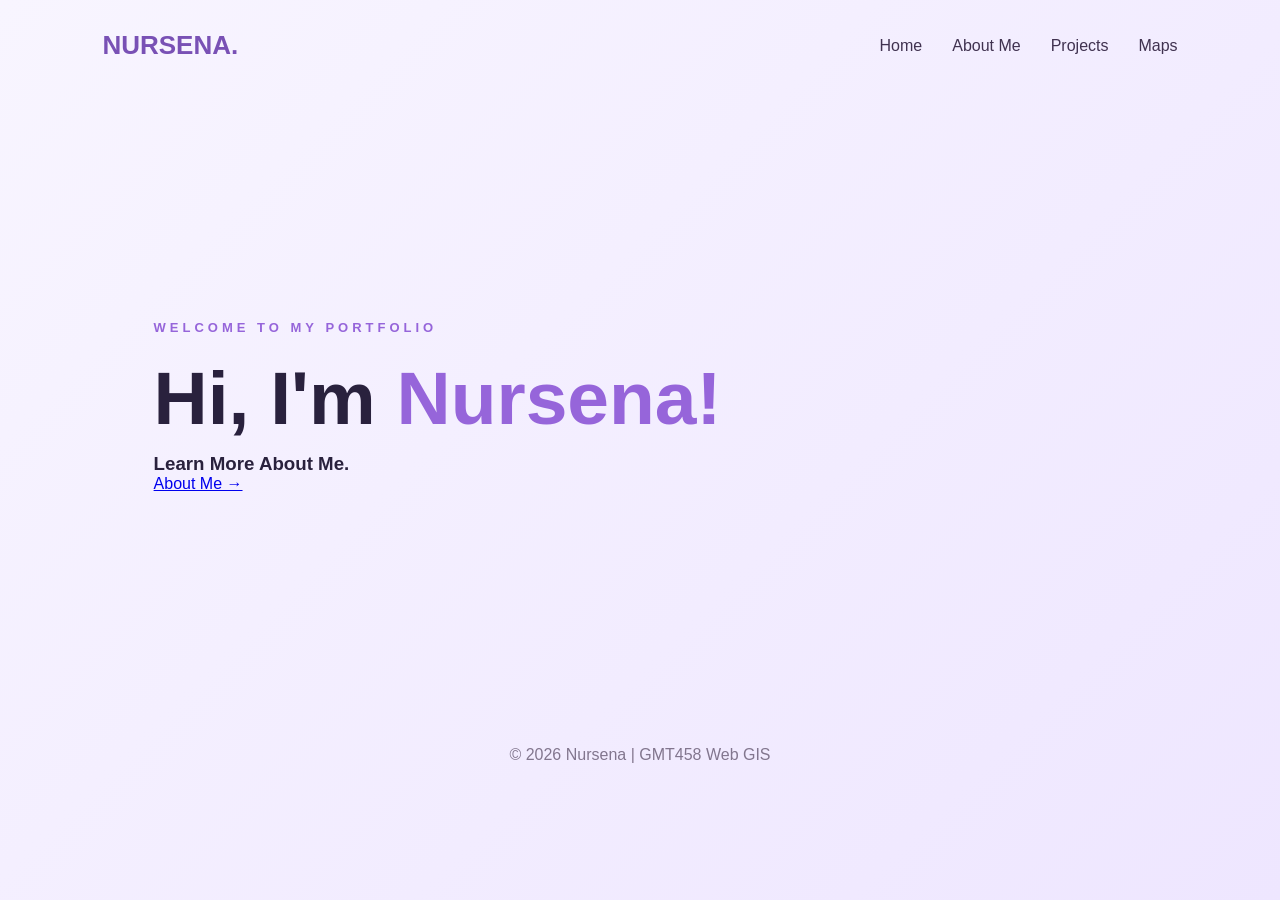
==== index.html @ 292a19e5 "Add About Me page and navigation" ====
<!DOCTYPE html>
<html lang="en">
<head>
    <meta charset="UTF-8">
    <meta name="viewport" content="width=device-width, initial-scale=1.0">
    <title>Nursena </title>
    <link rel="stylesheet" href="style.css">
</head>
<body>

    <header>
        <nav class="navbar">
            <div class="logo">NURSENA.</div>

            <div class="nav-links">
                <a href="index.html">Home</a>
                <a href="about.html">About Me</a>
                <a href="projects.html">Projects</a>
                <a href="maps.html">Maps</a>
                
            </div>
        </nav>
    </header>

    <main>
        <section class="hero">
            <p class="subtitle">WELCOME TO MY PORTFOLIO</p>

            <h1>Hi, I'm <span>Nursena!</span></h1>


            
<div class="about-preview">
    <h3>Learn More About Me.</h3>
    <a href="about.html" class="about-btn">
        About Me →
    </a>
</div>

        </section>
    </main>

    <footer>
        <p>© 2026 Nursena | GMT458 Web GIS</p>
    </footer>

</body>
</html>
---- style.css ----
* {
    margin: 0;
    padding: 0;
    box-sizing: border-box;
}

body {
    font-family: 'Segoe UI', Arial, sans-serif;
    background: linear-gradient(135deg, #f8f5ff, #eee6ff);
    color: #29213d;
    min-height: 100vh;
}

.navbar {
    display: flex;
    justify-content: space-between;
    align-items: center;
    padding: 30px 8%;
}

.logo {
    font-size: 26px;
    font-weight: bold;
    color: #7951b5;
}

.nav-links {
    display: flex;
    gap: 30px;
}

.nav-links a {
    text-decoration: none;
    color: #403250;
    font-weight: 500;
    transition: color 0.3s;
}

.nav-links a:hover {
    color: #9665da;
}

.hero {
    min-height: 70vh;
    display: flex;
    flex-direction: column;
    justify-content: center;
    align-items: flex-start;
    padding: 60px 12%;
    animation: fadeIn 1.2s ease-in-out;
}

.subtitle {
    letter-spacing: 4px;
    color: #9665da;
    margin-bottom: 20px;
    font-size: 13px;
    font-weight: bold;
}

h1 {
    font-size: clamp(42px, 7vw, 75px);
    margin-bottom: 12px;
}

h1 span {
    color: #9665da;
}

h2 {
    font-size: 23px;
    font-weight: 400;
    margin-bottom: 25px;
}

.description {
    max-width: 570px;
    font-size: 17px;
    line-height: 1.9;
    color: #62586c;
    margin-bottom: 35px;
}

.btn {
    display: inline-block;
    background: #9665da;
    color: white;
    padding: 15px 30px;
    border-radius: 30px;
    text-decoration: none;
    transition: transform 0.3s, background 0.3s;
}

.btn:hover {
    background: #7345bc;
    transform: translateY(-5px);
}

footer {
    text-align: center;
    padding: 25px;
    color: #82768e;
}

@keyframes fadeIn {
    from {
        opacity: 0;
        transform: translateY(30px);
    }
    to {
        opacity: 1;
        transform: translateY(0);
    }
}

@media (max-width: 600px) {
    .navbar {
        padding: 20px;
        flex-direction: column;
        gap: 20px;
    }

    .nav-links {
        gap: 18px;
    }

    .hero {
        padding: 60px 8%;
    }
}
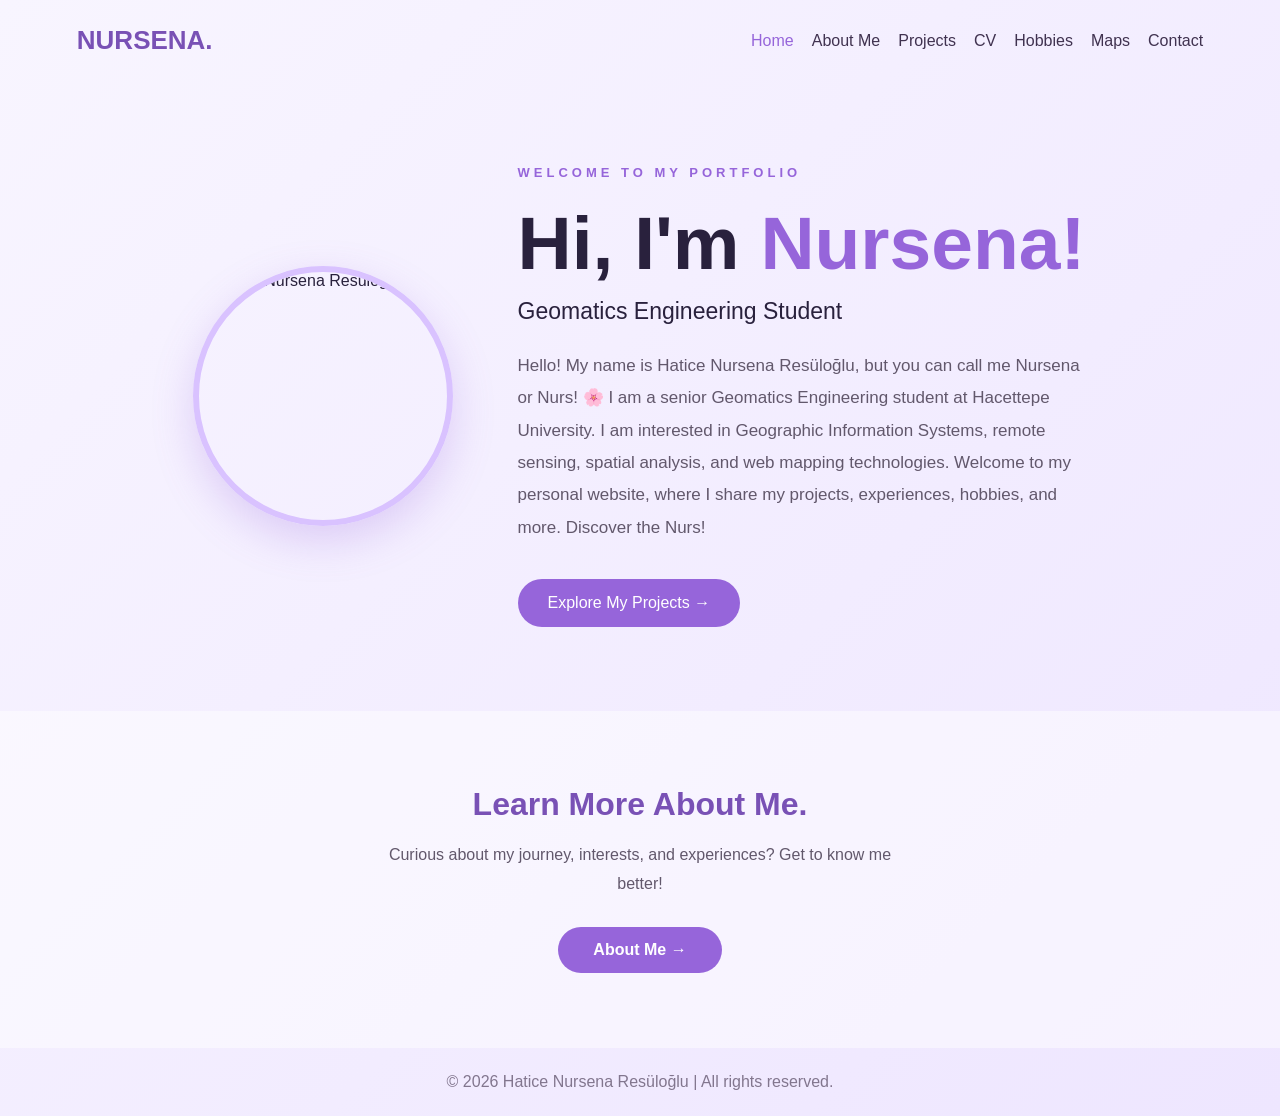
==== commit e34bb6eb: "Merge previous portfolio design with new homepage" ====
--- a/index.html
+++ b/index.html
@@ -1,49 +1,180 @@
+
 <!DOCTYPE html>
 <html lang="en">
 <head>
     <meta charset="UTF-8">
     <meta name="viewport" content="width=device-width, initial-scale=1.0">
-    <title>Nursena </title>
+
+    <title>Hatice Nursena Resüloğlu | Portfolio</title>
+
     <link rel="stylesheet" href="style.css">
 </head>
+
 <body>
 
+    <!-- Falling flowers -->
+    <div id="flowers-container" aria-hidden="true"></div>
+
+    <!-- Navigation -->
     <header>
         <nav class="navbar">
-            <div class="logo">NURSENA.</div>
+            <a href="index.html" class="logo">NURSENA.</a>
 
             <div class="nav-links">
-                <a href="index.html">Home</a>
+                <a href="index.html" class="active">Home</a>
                 <a href="about.html">About Me</a>
                 <a href="projects.html">Projects</a>
+                <a href="cv.html">CV</a>
+                <a href="hobbies.html">Hobbies</a>
                 <a href="maps.html">Maps</a>
-                
+                <a href="contact.html">Contact</a>
             </div>
         </nav>
     </header>
 
     <main>
+
+        <!-- Hero Section -->
         <section class="hero">
-            <p class="subtitle">WELCOME TO MY PORTFOLIO</p>
 
-            <h1>Hi, I'm <span>Nursena!</span></h1>
+            <div class="intro-container">
 
+                <!-- Profile Photo -->
+                <img
+                    src="nursenar_profile_pic.jpeg"
+                    alt="Hatice Nursena Resüloğlu"
+                    class="profile-pic"
+                >
 
-            
-<div class="about-preview">
-    <h3>Learn More About Me.</h3>
-    <a href="about.html" class="about-btn">
-        About Me →
-    </a>
-</div>
+                <!-- Introduction -->
+                <div class="intro-text">
+
+                    <p class="subtitle">
+                        WELCOME TO MY PORTFOLIO
+                    </p>
+
+                    <h1>
+                        Hi, I'm <span>Nursena!</span>
+                    </h1>
+
+                    <h2>
+                        Geomatics Engineering Student
+                    </h2>
+
+                    <p class="description">
+                        Hello! My name is Hatice Nursena
+                        Resüloğlu, but you can call me
+                        Nursena or Nurs! 🌸
+
+                        I am a senior Geomatics Engineering
+                        student at Hacettepe University.
+
+                        I am interested in Geographic
+                        Information Systems, remote sensing,
+                        spatial analysis, and web mapping
+                        technologies.
+
+                        Welcome to my personal website,
+                        where I share my projects,
+                        experiences, hobbies, and more.
+
+                        Discover the Nurs!
+                    </p>
+
+                    <a href="projects.html" class="btn">
+                        Explore My Projects →
+                    </a>
+
+                </div>
+            </div>
 
         </section>
+
+        <!-- About Me Preview -->
+        <section class="about-section">
+
+            <h2>Learn More About Me.</h2>
+
+            <p>
+                Curious about my journey, interests,
+                and experiences?
+                Get to know me better!
+            </p>
+
+            <a href="about.html" class="about-btn">
+                About Me →
+            </a>
+
+        </section>
+
     </main>
 
     <footer>
-        <p>© 2026 Nursena | GMT458 Web GIS</p>
+        <p>
+            © 2026 Hatice Nursena Resüloğlu |
+            All rights reserved.
+        </p>
     </footer>
+
+    <!-- Flower Animation -->
+    <script>
+        const container =
+            document.getElementById('flowers-container');
+
+        const emojis = [
+            '🌸', '🌼', '🌺', '🌷', '🌻', '💮'
+        ];
+
+        function spawnFlower() {
+
+            const wrapper =
+                document.createElement('span');
+
+            wrapper.className = 'flower';
+
+            const inner =
+                document.createElement('span');
+
+            inner.className = 'petal';
+
+            inner.textContent =
+                emojis[Math.floor(
+                    Math.random() * emojis.length
+                )];
+
+            wrapper.style.left =
+                Math.random() * 100 + 'vw';
+
+            wrapper.style.setProperty(
+                '--fallDur',
+                (3 + Math.random() * 5) + 's'
+            );
+
+            inner.style.setProperty(
+                '--swayX',
+                ((Math.random() * 2 - 1) * 30) + 'px'
+            );
+
+            inner.style.setProperty(
+                '--spinDur',
+                (2 + Math.random() * 3) + 's'
+            );
+
+            inner.style.fontSize =
+                (16 + Math.random() * 24) + 'px';
+
+            wrapper.appendChild(inner);
+            container.appendChild(wrapper);
+
+            setTimeout(() => wrapper.remove(), 9000);
+        }
+
+        if (!window.matchMedia(
+            '(prefers-reduced-motion: reduce)'
+        ).matches) {
+            setInterval(spawnFlower, 350);
+        }
+    </script>
 
 </body>
 </html>
-
--- a/style.css
+++ b/style.css
@@ -129,3 +129,228 @@
         padding: 60px 8%;
     }
 }
+
+.about-preview {
+    margin-top: 65px;
+    animation: fadeIn 1.5s ease-in-out;
+}
+
+.about-preview h3 {
+    font-size: 28px;
+    color: #7951b5;
+    margin-bottom: 12px;
+}
+
+.about-preview p {
+    color: #62586c;
+    font-size: 16px;
+    line-height: 1.7;
+    margin-bottom: 24px;
+    max-width: 450px;
+}
+
+.about-btn {
+    display: inline-block;
+    padding: 14px 35px;
+    background: #9665da;
+    color: white;
+    border-radius: 30px;
+    text-decoration: none;
+    font-weight: 600;
+    transition: all 0.3s ease;
+}
+
+.about-btn:hover {
+    background: #7345bc;
+    transform: translateY(-5px);
+    box-shadow: 0 10px 25px rgba(150,101,218,0.3);
+}
+
+/* Navigation */
+
+.navbar {
+    display: flex;
+    justify-content: space-between;
+    align-items: center;
+    gap: 25px;
+    padding: 25px 6%;
+}
+
+.logo {
+    text-decoration: none;
+    font-size: 26px;
+    font-weight: bold;
+    color: #7951b5;
+}
+
+.nav-links {
+    display: flex;
+    flex-wrap: wrap;
+    gap: 18px;
+}
+
+.nav-links a {
+    text-decoration: none;
+    color: #403250;
+    transition: color 0.3s;
+}
+
+.nav-links a:hover,
+.nav-links a.active {
+    color: #9665da;
+}
+
+/* Introduction */
+
+.intro-container {
+    display: flex;
+    align-items: center;
+    justify-content: center;
+    gap: 65px;
+    width: 100%;
+}
+
+.intro-text {
+    max-width: 650px;
+}
+
+.profile-pic {
+    width: 260px;
+    height: 260px;
+    object-fit: cover;
+    border-radius: 50%;
+    border: 6px solid #d9c2ff;
+    box-shadow: 0 15px 40px rgba(150,101,218,0.25);
+    transition: transform 0.4s ease;
+    flex-shrink: 0;
+}
+
+.profile-pic:hover {
+    transform: scale(1.05);
+}
+
+.description {
+    white-space: normal;
+}
+
+/* About Section */
+
+.about-section {
+    text-align: center;
+    padding: 75px 20px;
+    background: rgba(255,255,255,0.45);
+}
+
+.about-section h2 {
+    font-size: 32px;
+    font-weight: bold;
+    color: #7951b5;
+    margin-bottom: 18px;
+}
+
+.about-section p {
+    color: #62586c;
+    margin: 0 auto 28px;
+    max-width: 550px;
+    line-height: 1.8;
+}
+
+.about-btn {
+    display: inline-block;
+    padding: 14px 35px;
+    background: #9665da;
+    color: white;
+    border-radius: 30px;
+    text-decoration: none;
+    font-weight: 600;
+    transition: all 0.3s ease;
+}
+
+.about-btn:hover {
+    background: #7345bc;
+    transform: translateY(-5px);
+}
+
+/* Falling Flowers */
+
+#flowers-container {
+    position: fixed;
+    inset: 0;
+    overflow: hidden;
+    pointer-events: none;
+    z-index: 100;
+}
+
+.flower {
+    position: absolute;
+    top: -50px;
+    animation: falling var(--fallDur) linear forwards;
+}
+
+.petal {
+    display: inline-block;
+    animation: spinning var(--spinDur) ease-in-out infinite;
+}
+
+@keyframes falling {
+    from {
+        transform: translateY(-50px);
+        opacity: 1;
+    }
+
+    to {
+        transform: translateY(110vh);
+        opacity: 0;
+    }
+}
+
+@keyframes spinning {
+    0% {
+        transform: translateX(0) rotate(0deg);
+    }
+
+    50% {
+        transform: translateX(var(--swayX))
+                   rotate(180deg);
+    }
+
+    100% {
+        transform: translateX(0) rotate(360deg);
+    }
+}
+
+/* Mobile */
+
+@media (max-width: 850px) {
+    .intro-container {
+        flex-direction: column;
+        text-align: center;
+        gap: 35px;
+    }
+
+    .hero {
+        align-items: center;
+        padding: 50px 7%;
+    }
+
+    .profile-pic {
+        width: 210px;
+        height: 210px;
+    }
+
+    .navbar {
+        flex-direction: column;
+    }
+
+    .description {
+        margin-left: auto;
+        margin-right: auto;
+    }
+}
+
+@media (prefers-reduced-motion: reduce) {
+    .flower,
+    .petal {
+        animation: none;
+    }
+}
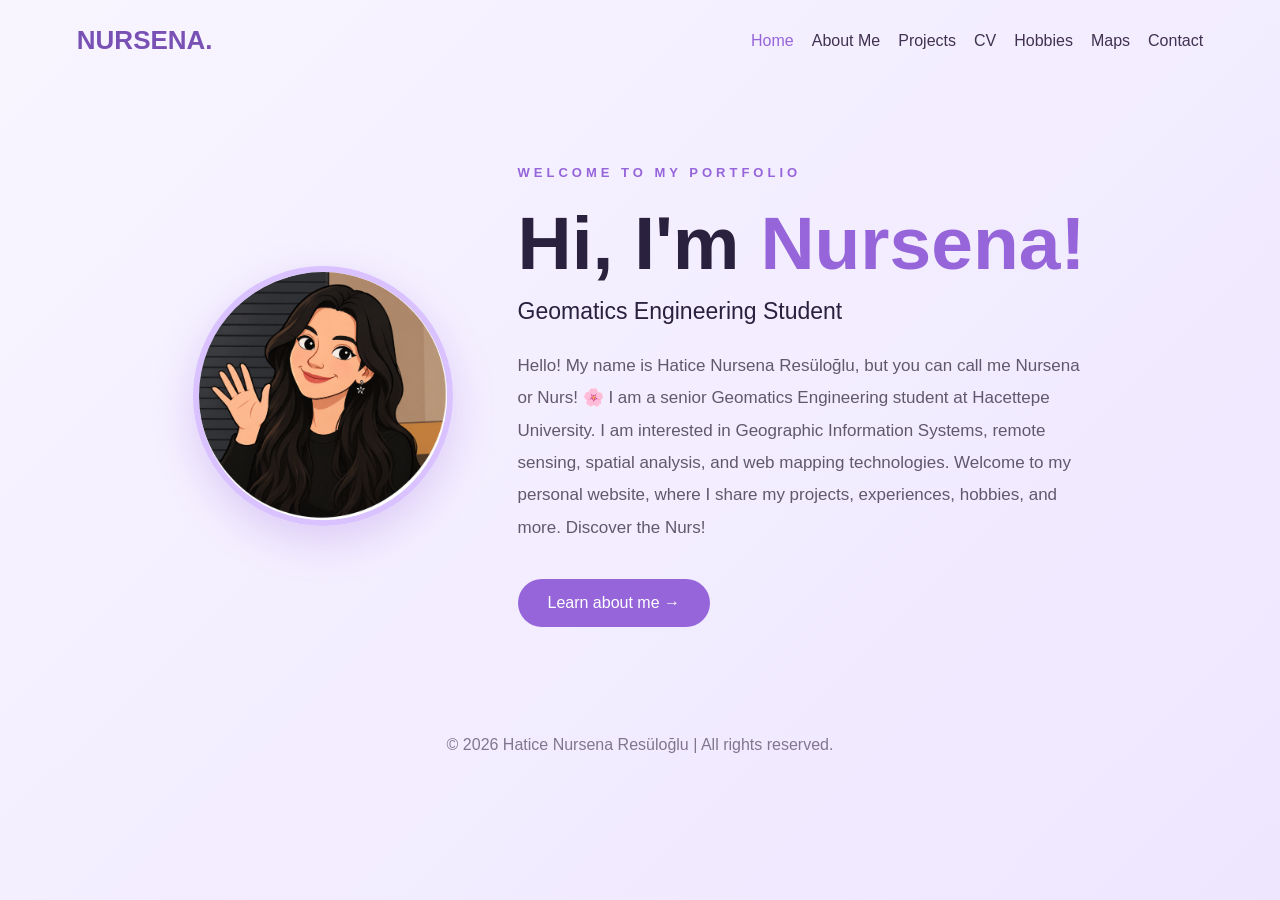
==== commit d49d85a5: "Update homepage design and animations" ====
--- a/index.html
+++ b/index.html
@@ -41,7 +41,7 @@
 
                 <!-- Profile Photo -->
                 <img
-                    src="nursenar_profile_pic.jpeg"
+                    src="nurs_animation.png"
                     alt="Hatice Nursena Resüloğlu"
                     class="profile-pic"
                 >
@@ -81,8 +81,8 @@
                         Discover the Nurs!
                     </p>
 
-                    <a href="projects.html" class="btn">
-                        Explore My Projects →
+                    <a href="aboutme.html" class="btn">
+                        Learn about me →
                     </a>
 
                 </div>
@@ -90,22 +90,7 @@
 
         </section>
 
-        <!-- About Me Preview -->
-        <section class="about-section">
-
-            <h2>Learn More About Me.</h2>
-
-            <p>
-                Curious about my journey, interests,
-                and experiences?
-                Get to know me better!
-            </p>
-
-            <a href="about.html" class="about-btn">
-                About Me →
-            </a>
-
-        </section>
+        
 
     </main>
 
@@ -116,65 +101,7 @@
         </p>
     </footer>
 
-    <!-- Flower Animation -->
-    <script>
-        const container =
-            document.getElementById('flowers-container');
 
-        const emojis = [
-            '🌸', '🌼', '🌺', '🌷', '🌻', '💮'
-        ];
-
-        function spawnFlower() {
-
-            const wrapper =
-                document.createElement('span');
-
-            wrapper.className = 'flower';
-
-            const inner =
-                document.createElement('span');
-
-            inner.className = 'petal';
-
-            inner.textContent =
-                emojis[Math.floor(
-                    Math.random() * emojis.length
-                )];
-
-            wrapper.style.left =
-                Math.random() * 100 + 'vw';
-
-            wrapper.style.setProperty(
-                '--fallDur',
-                (3 + Math.random() * 5) + 's'
-            );
-
-            inner.style.setProperty(
-                '--swayX',
-                ((Math.random() * 2 - 1) * 30) + 'px'
-            );
-
-            inner.style.setProperty(
-                '--spinDur',
-                (2 + Math.random() * 3) + 's'
-            );
-
-            inner.style.fontSize =
-                (16 + Math.random() * 24) + 'px';
-
-            wrapper.appendChild(inner);
-            container.appendChild(wrapper);
-
-            setTimeout(() => wrapper.remove(), 9000);
-        }
-
-        if (!window.matchMedia(
-            '(prefers-reduced-motion: reduce)'
-        ).matches) {
-            setInterval(spawnFlower, 350);
-        }
-    </script>
 
 </body>
 </html>
--- a/style.css
+++ b/style.css
@@ -271,53 +271,6 @@
     transform: translateY(-5px);
 }
 
-/* Falling Flowers */
-
-#flowers-container {
-    position: fixed;
-    inset: 0;
-    overflow: hidden;
-    pointer-events: none;
-    z-index: 100;
-}
-
-.flower {
-    position: absolute;
-    top: -50px;
-    animation: falling var(--fallDur) linear forwards;
-}
-
-.petal {
-    display: inline-block;
-    animation: spinning var(--spinDur) ease-in-out infinite;
-}
-
-@keyframes falling {
-    from {
-        transform: translateY(-50px);
-        opacity: 1;
-    }
-
-    to {
-        transform: translateY(110vh);
-        opacity: 0;
-    }
-}
-
-@keyframes spinning {
-    0% {
-        transform: translateX(0) rotate(0deg);
-    }
-
-    50% {
-        transform: translateX(var(--swayX))
-                   rotate(180deg);
-    }
-
-    100% {
-        transform: translateX(0) rotate(360deg);
-    }
-}
 
 /* Mobile */
 
@@ -354,3 +307,53 @@
         animation: none;
     }
 }
+
+/* FLOWER ANIMATION */
+
+#flowers-container {
+    position: fixed;
+    top: 0;
+    left: 0;
+    width: 100%;
+    height: 100%;
+    overflow: hidden;
+    pointer-events: none;
+    z-index: 9999;
+}
+
+.flower {
+    position: absolute;
+    top: -60px;
+    animation: falling var(--fallDur) linear forwards;
+}
+
+.petal {
+    display: inline-block;
+    animation: spinning var(--spinDur) ease-in-out infinite;
+}
+
+@keyframes falling {
+    0% {
+        transform: translateY(0);
+        opacity: 1;
+    }
+
+    100% {
+        transform: translateY(110vh);
+        opacity: 0;
+    }
+}
+
+@keyframes spinning {
+    0% {
+        transform: translateX(0) rotate(0deg);
+    }
+
+    50% {
+        transform: translateX(var(--swayX)) rotate(180deg);
+    }
+
+    100% {
+        transform: translateX(0) rotate(360deg);
+    }
+}
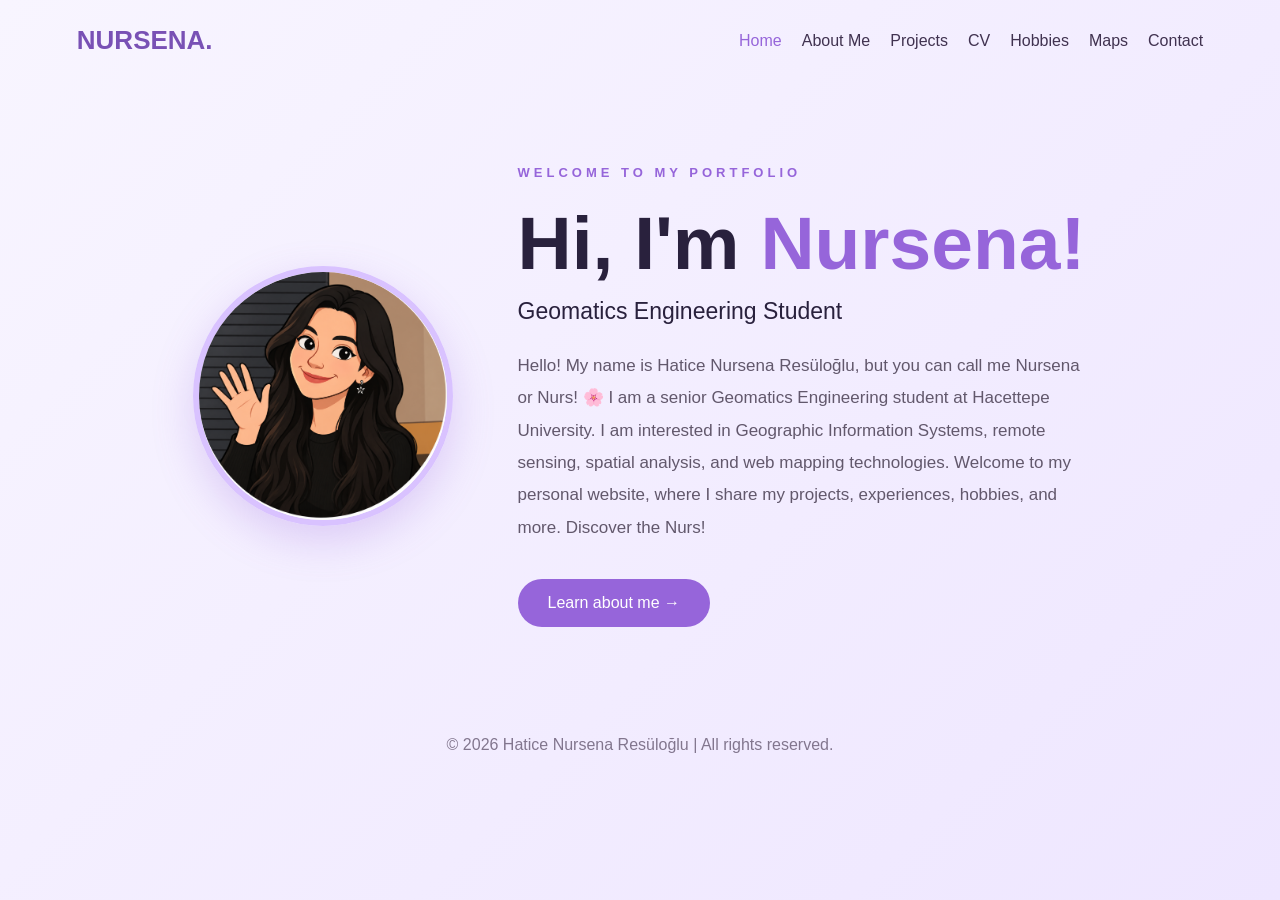
==== commit 53107268: "Add styled CV page and navigation links" ====
--- a/index.html
+++ b/index.html
@@ -20,15 +20,17 @@
         <nav class="navbar">
             <a href="index.html" class="logo">NURSENA.</a>
 
-            <div class="nav-links">
-                <a href="index.html" class="active">Home</a>
-                <a href="about.html">About Me</a>
-                <a href="projects.html">Projects</a>
-                <a href="cv.html">CV</a>
-                <a href="hobbies.html">Hobbies</a>
-                <a href="maps.html">Maps</a>
-                <a href="contact.html">Contact</a>
-            </div>
+            
+<div class="nav-links">
+    <a href="index.html" class="active">Home</a>
+    <a href="aboutme.html">About Me</a>
+    <a href="projects.html">Projects</a>
+    <a href="cv.html">CV</a>
+    <a href="hobbies.html">Hobbies</a>
+    <a href="maps.html">Maps</a>
+    <a href="contact.html">Contact</a>
+</div>
+
         </nav>
     </header>
 
--- a/style.css
+++ b/style.css
@@ -357,3 +357,476 @@
         transform: translateX(0) rotate(360deg);
     }
 }
+
+
+/* ===== ABOUT ME PAGE ===== */
+
+.about-hero,
+.favorites {
+    max-width: 1100px;
+    margin: 40px auto;
+    padding: 40px;
+    background: rgba(255, 255, 255, 0.85);
+    border: 1px solid #e8dafa;
+    border-radius: 25px;
+    box-shadow: 0 10px 30px rgba(115, 69, 188, 0.1);
+}
+
+/* About Me heading */
+
+.about-hero h2 {
+    color: #7951b5;
+    font-size: 38px;
+    margin-bottom: 25px;
+    text-align: center;
+}
+
+/* Biography text */
+
+.about-hero > p {
+    font-size: 16px;
+    line-height: 2;
+    color: #62586c;
+    text-align: justify;
+    margin-bottom: 35px;
+}
+
+/* Photo Gallery */
+
+.photo-gallery {
+    display: grid;
+    grid-template-columns: repeat(4, 1fr);
+    gap: 15px;
+    margin-top: 35px;
+}
+
+.about-pic {
+    width: 100%;
+    height: 230px;
+    object-fit: cover;
+    border-radius: 18px;
+    box-shadow: 0 5px 15px rgba(0,0,0,0.1);
+    transition: transform 0.3s ease,
+                box-shadow 0.3s ease;
+}
+
+.about-pic:hover {
+    transform: translateY(-8px) scale(1.03);
+    box-shadow: 0 12px 25px rgba(150,101,218,0.3);
+}
+
+/* Favorites */
+
+.favorites h3 {
+    text-align: center;
+    font-size: 34px;
+    color: #7951b5;
+    margin-bottom: 35px;
+}
+
+.fav-group {
+    background: #f7f2ff;
+    border: 1px solid #eee2ff;
+    border-radius: 18px;
+    padding: 25px 30px;
+    margin-bottom: 20px;
+    transition: transform 0.3s ease;
+}
+
+.fav-group:hover {
+    transform: translateY(-4px);
+}
+
+.fav-group h4 {
+    color: #7951b5;
+    font-size: 21px;
+    margin-bottom: 15px;
+}
+
+.fav-group ul {
+    padding-left: 25px;
+}
+
+.fav-group li {
+    color: #62586c;
+    line-height: 2;
+    font-size: 16px;
+}
+
+/* TV Series + TARDIS */
+
+.tv-section {
+    display: flex;
+    align-items: center;
+    justify-content: space-between;
+    gap: 30px;
+}
+
+.tv-list {
+    flex: 1;
+}
+
+.tardis-gif {
+    flex: 1;
+    max-width: 350px;
+    min-width: 0;
+}
+
+/* Mobile Responsive */
+
+@media (max-width: 850px) {
+    .photo-gallery {
+        grid-template-columns: repeat(2, 1fr);
+    }
+
+    .about-hero,
+    .favorites {
+        margin: 20px;
+        padding: 25px;
+    }
+
+    .tv-section {
+        flex-direction: column;
+        align-items: stretch;
+    }
+
+    .tardis-gif {
+        max-width: 100%;
+    }
+}
+
+@media (max-width: 500px) {
+    .photo-gallery {
+        grid-template-columns: 1fr;
+    }
+
+    .about-pic {
+        height: 280px;
+    }
+
+    .about-hero h2 {
+        font-size: 30px;
+    }
+}
+
+@media (prefers-reduced-motion: reduce) {
+    .about-pic,
+    .fav-group {
+        transition: none;
+    }
+}
+
+/* Navigation Bar */
+
+.navbar {
+    display: flex;
+    justify-content: space-between;
+    align-items: center;
+    gap: 25px;
+    padding: 25px 6%;
+}
+
+.logo {
+    font-size: 26px;
+    font-weight: bold;
+    color: #7951b5;
+    text-decoration: none;
+}
+
+.nav-links {
+    display: flex;
+    flex-wrap: wrap;
+    gap: 20px;
+}
+
+.nav-links a {
+    color: #403250;
+    text-decoration: none;
+    font-weight: 500;
+    transition: color 0.3s ease;
+}
+
+.nav-links a:hover,
+.nav-links a.active {
+    color: #9665da;
+}
+
+@media (max-width: 850px) {
+    .navbar {
+        flex-direction: column;
+    }
+
+    .nav-links {
+        justify-content: center;
+    }
+}
+
+/* =====================================
+   CV PAGE - NURSENA PORTFOLIO
+===================================== */
+
+/* CV Layout */
+
+.cv-actions,
+.cv-page {
+    max-width: 1050px;
+    margin: 35px auto;
+    padding: 40px;
+    background: rgba(255, 255, 255, 0.92);
+    border: 1px solid #e8dafa;
+    border-radius: 24px;
+    box-shadow: 0 12px 35px rgba(115, 69, 188, 0.09);
+}
+
+/* Download and Print Buttons */
+
+.cv-actions {
+    display: flex;
+    justify-content: center;
+    flex-wrap: wrap;
+    gap: 20px;
+    padding: 25px;
+}
+
+.cv-actions .btn {
+    font: inherit;
+    cursor: pointer;
+    border: 2px solid #9665da;
+    background: #9665da;
+    color: #ffffff;
+    padding: 13px 26px;
+    text-decoration: none;
+    border-radius: 30px;
+    transition: all 0.3s ease;
+}
+
+.cv-actions .btn:hover {
+    background: #7951b5;
+    transform: translateY(-3px);
+}
+
+.cv-actions .btn.outline {
+    background: transparent;
+    color: #7951b5;
+}
+
+.cv-actions .btn.outline:hover {
+    background: #f0e6ff;
+}
+
+/* CV Header */
+
+.cv-header-row {
+    display: flex;
+    justify-content: space-between;
+    align-items: flex-start;
+    flex-wrap: wrap;
+    gap: 30px;
+    padding-bottom: 30px;
+    border-bottom: 2px solid #e8dafa;
+}
+
+.cv-name {
+    color: #7951b5;
+    font-size: 35px;
+    font-weight: 700;
+    margin-bottom: 10px;
+}
+
+.cv-tag {
+    color: #83728e;
+    font-size: 18px;
+}
+
+/* Contact Information */
+
+.cv-contact {
+    list-style: none;
+    padding: 0;
+    margin: 0;
+}
+
+.cv-contact li {
+    margin-bottom: 10px;
+    font-size: 14px;
+    line-height: 1.6;
+    color: #62586c;
+}
+
+.cv-contact strong {
+    color: #7951b5;
+    margin-right: 8px;
+}
+
+.cv-contact a {
+    color: #7951b5;
+    text-decoration: none;
+}
+
+.cv-contact a:hover {
+    text-decoration: underline;
+}
+
+/* CV Sections */
+
+.cv-section {
+    margin-top: 35px;
+}
+
+.cv-section h3 {
+    font-size: 23px;
+    color: #7951b5;
+    padding-bottom: 12px;
+    margin-bottom: 20px;
+    border-bottom: 1px solid #e8dafa;
+}
+
+.cv-section > p {
+    color: #62586c;
+    line-height: 1.9;
+    font-size: 15px;
+}
+
+/* Experience and Education */
+
+.cv-item {
+    padding: 20px 24px;
+    margin-bottom: 18px;
+    background: #faf7ff;
+    border-left: 4px solid #ae86e5;
+    border-radius: 12px;
+    transition: transform 0.3s ease,
+                box-shadow 0.3s ease;
+}
+
+.cv-item:hover {
+    transform: translateX(5px);
+    box-shadow: 0 6px 20px rgba(115,69,188,0.12);
+}
+
+.cv-item-head h4 {
+    font-size: 19px;
+    color: #403250;
+    margin-bottom: 8px;
+}
+
+.cv-meta {
+    display: block;
+    color: #897a96;
+    font-size: 14px;
+    line-height: 1.6;
+}
+
+/* Bullet Lists */
+
+.cv-bullets {
+    padding-left: 22px;
+    margin-top: 12px;
+}
+
+.cv-bullets li {
+    color: #62586c;
+    line-height: 1.9;
+    font-size: 15px;
+}
+
+/* Two Column Sections */
+
+.cv-two {
+    display: grid;
+    grid-template-columns: 1fr 1fr;
+    gap: 35px;
+}
+
+/* Skill Tags */
+
+.tags {
+    list-style: none;
+    padding: 0;
+    display: flex;
+    flex-wrap: wrap;
+    gap: 10px;
+}
+
+.tags li {
+    background: #eee3ff;
+    color: #7951b5;
+    padding: 9px 16px;
+    border-radius: 25px;
+    font-size: 14px;
+    font-weight: 600;
+    transition: background 0.3s ease;
+}
+
+.tags li:hover {
+    background: #d9c2ff;
+}
+
+/* Responsive Design */
+
+@media (max-width: 850px) {
+    .cv-actions,
+    .cv-page {
+        margin: 20px;
+        padding: 25px;
+    }
+
+    .cv-header-row {
+        flex-direction: column;
+    }
+
+    .cv-two {
+        grid-template-columns: 1fr;
+        gap: 20px;
+    }
+
+    .cv-name {
+        font-size: 28px;
+    }
+}
+
+/* Print Friendly CV */
+
+@media print {
+    body {
+        background: white !important;
+        color: black;
+    }
+
+    header,
+    footer,
+    .cv-actions {
+        display: none !important;
+    }
+
+    .cv-page {
+        max-width: none;
+        margin: 0;
+        padding: 0;
+        border: none;
+        border-radius: 0;
+        box-shadow: none;
+        background: white;
+    }
+
+    .cv-item {
+        break-inside: avoid;
+        box-shadow: none;
+    }
+
+    .cv-item:hover {
+        transform: none;
+    }
+
+    .cv-name,
+    .cv-section h3 {
+        color: #493065;
+    }
+}
+
+@media (prefers-reduced-motion: reduce) {
+    .cv-item {
+        transition: none;
+    }
+}
+
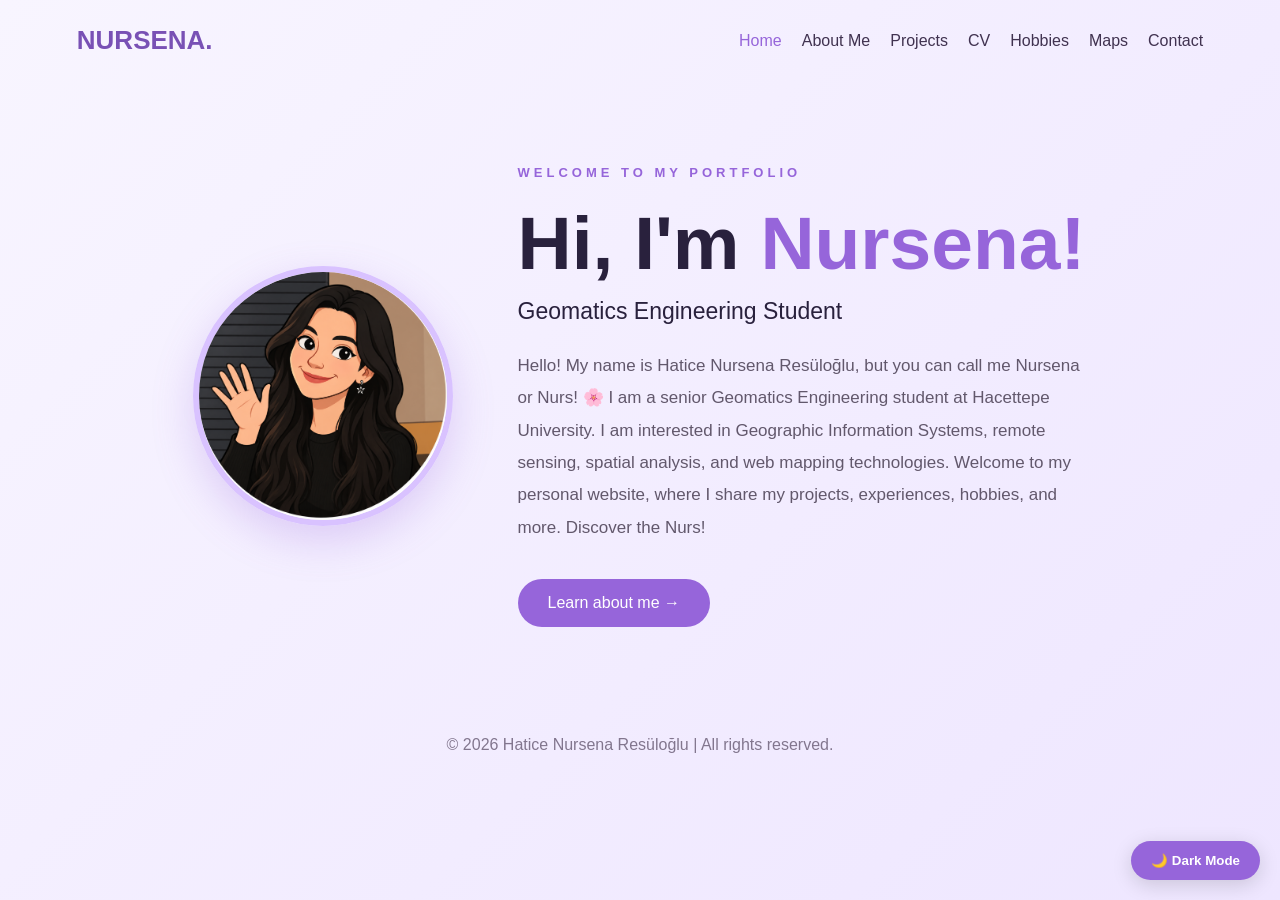
==== commit d430e3bf: "Add interactive flower animation with customizable settings" ====
--- a/index.html
+++ b/index.html
@@ -103,7 +103,9 @@
         </p>
     </footer>
 
+<script src="script.js"></script>
 
+<script src="flowers.js" defer></script>
 
 </body>
 </html>
--- a/style.css
+++ b/style.css
@@ -830,3 +830,779 @@
     }
 }
 
+/* =====================================
+   HOBBIES PAGE - NURSENA
+===================================== */
+
+/* Introduction Section */
+
+.hobbies-intro {
+    max-width: 1100px;
+    margin: 50px auto 35px;
+    padding: 45px 35px;
+    text-align: center;
+    background: rgba(255, 255, 255, 0.85);
+    border: 1px solid #e8dafa;
+    border-radius: 25px;
+    box-shadow: 0 10px 30px rgba(115, 69, 188, 0.08);
+    animation: fadeIn 0.9s ease;
+}
+
+.hobbies-intro h2 {
+    font-size: 38px;
+    color: #7951b5;
+    margin-bottom: 20px;
+    font-weight: 700;
+}
+
+.hobbies-intro p {
+    color: #62586c;
+    font-size: 17px;
+    line-height: 1.9;
+    max-width: 800px;
+    margin: 0 auto;
+}
+
+/* Hobby Cards Container */
+
+.hobby-cards {
+    max-width: 1200px;
+    margin: 0 auto 80px;
+    padding: 20px;
+    display: grid;
+    grid-template-columns: repeat(3, minmax(0, 1fr));
+    gap: 25px;
+    align-items: stretch;
+}
+
+/* Individual Hobby Cards */
+
+.hobby {
+    min-width: 0;
+    background: rgba(255, 255, 255, 0.95);
+    border: 1px solid #eadfff;
+    border-radius: 24px;
+    padding: 20px;
+    overflow: hidden;
+    box-shadow: 0 10px 30px rgba(115, 69, 188, 0.09);
+    transition: transform 0.35s ease,
+                box-shadow 0.35s ease,
+                border-color 0.35s ease;
+}
+
+.hobby:hover {
+    transform: translateY(-10px);
+    box-shadow: 0 20px 45px rgba(115, 69, 188, 0.19);
+    border-color: #c8a7f3;
+}
+
+/* Hobby Images */
+
+.hobby-img {
+    display: block;
+    width: 100%;
+    height: 230px;
+    object-fit: cover;
+    border-radius: 16px;
+    margin-bottom: 25px;
+    transition: transform 0.4s ease;
+}
+
+.hobby:hover .hobby-img {
+    transform: scale(1.03);
+}
+
+/* Card Titles */
+
+.hobby h3 {
+    font-size: 25px;
+    font-weight: 700;
+    color: #7951b5;
+    margin-bottom: 18px;
+}
+
+/* Card Descriptions */
+
+.hobby p {
+    color: #62586c;
+    font-size: 15px;
+    line-height: 1.9;
+    margin-bottom: 18px;
+}
+
+/* Instagram Logo */
+
+.hobby-logo {
+    display: block;
+    width: 85px;
+    height: 85px;
+    object-fit: contain;
+    margin: 20px auto 5px;
+    border-radius: 50%;
+    border: 3px solid #d9c2ff;
+    padding: 5px;
+    background: white;
+    transition: transform 0.3s ease,
+                box-shadow 0.3s ease;
+}
+
+.hobby-logo:hover {
+    transform: scale(1.12) rotate(5deg);
+    box-shadow: 0 8px 25px rgba(150, 101, 218, 0.25);
+}
+
+/* Responsive Layout */
+
+@media (max-width: 950px) {
+    .hobby-cards {
+        grid-template-columns: repeat(2, minmax(0, 1fr));
+    }
+
+    .hobbies-intro {
+        margin: 30px 20px;
+        padding: 35px 25px;
+    }
+}
+
+@media (max-width: 650px) {
+    .hobby-cards {
+        grid-template-columns: 1fr;
+        padding: 15px;
+    }
+
+    .hobbies-intro h2 {
+        font-size: 30px;
+    }
+
+    .hobbies-intro p {
+        font-size: 15px;
+    }
+
+    .hobby-img {
+        height: 250px;
+    }
+}
+
+/* Accessibility */
+
+@media (prefers-reduced-motion: reduce) {
+    .hobbies-intro {
+        animation: none;
+    }
+
+    .hobby,
+    .hobby-img,
+    .hobby-logo {
+        transition: none;
+    }
+}
+
+/* =====================================
+   WHERE IS THE NURS? - MAPS PAGE
+===================================== */
+
+/* Map Page Container */
+
+.maps-page {
+    max-width: 1200px;
+    margin: 45px auto 80px;
+    padding: 40px;
+    background: rgba(255, 255, 255, 0.9);
+    border: 1px solid #e8dafa;
+    border-radius: 28px;
+    box-shadow: 0 15px 40px rgba(115, 69, 188, 0.1);
+    animation: fadeIn 0.9s ease;
+}
+
+/* Page Title */
+
+.maps-page h2 {
+    font-size: 38px;
+    font-weight: 700;
+    color: #7951b5;
+    text-align: center;
+    margin-bottom: 15px;
+}
+
+.maps-description {
+    text-align: center;
+    color: #62586c;
+    font-size: 17px;
+    line-height: 1.8;
+    margin-bottom: 35px;
+}
+
+/* OpenLayers Map */
+
+#map {
+    width: 100%;
+    height: 520px;
+    border-radius: 22px;
+    overflow: hidden;
+    border: 4px solid #e1ccfa;
+    box-shadow: 0 12px 35px rgba(115, 69, 188, 0.14);
+}
+
+/* Map Controls */
+
+.maps-page .ol-zoom {
+    top: 15px;
+    left: 15px;
+    background: rgba(255, 255, 255, 0.85);
+    border-radius: 12px;
+    padding: 5px;
+}
+
+.maps-page .ol-zoom button {
+    background: #9665da;
+    color: white;
+    border-radius: 8px;
+    cursor: pointer;
+}
+
+.maps-page .ol-zoom button:hover {
+    background: #7951b5;
+}
+
+/* Photo Gallery */
+
+.maps-page .gallery {
+    margin-top: 35px;
+    padding: 30px 20px;
+    text-align: center;
+    background: #f8f3ff;
+    border: 1px solid #eadfff;
+    border-radius: 22px;
+    min-height: 130px;
+}
+
+.maps-page .gallery h3 {
+    font-size: 26px;
+    color: #7951b5;
+    margin-bottom: 20px;
+}
+
+.maps-page .gallery p {
+    color: #62586c;
+    font-size: 17px;
+    line-height: 1.8;
+}
+
+/* Gallery Images */
+
+.maps-page .gallery img {
+    width: 205px;
+    height: 155px;
+    object-fit: cover;
+    border-radius: 15px;
+    border: 3px solid #d9c2ff;
+    margin: 8px;
+    cursor: pointer;
+    box-shadow: 0 5px 18px rgba(115, 69, 188, 0.12);
+    transition: transform 0.3s ease,
+                box-shadow 0.3s ease;
+}
+
+.maps-page .gallery img:hover {
+    transform: translateY(-7px) scale(1.04);
+    box-shadow: 0 12px 28px rgba(115, 69, 188, 0.25);
+}
+
+/* Responsive Design */
+
+@media (max-width: 850px) {
+    .maps-page {
+        margin: 25px 20px;
+        padding: 25px;
+    }
+
+    #map {
+        height: 420px;
+    }
+
+    .maps-page h2 {
+        font-size: 30px;
+    }
+}
+
+@media (max-width: 550px) {
+    .maps-page {
+        margin: 15px 10px;
+        padding: 15px;
+    }
+
+    #map {
+        height: 350px;
+    }
+
+    .maps-page .gallery img {
+        width: 100%;
+        max-width: 300px;
+        height: 200px;
+    }
+}
+
+@media (prefers-reduced-motion: reduce) {
+    .maps-page {
+        animation: none;
+    }
+
+    .maps-page .gallery img {
+        transition: none;
+    }
+}
+
+/* =====================================
+   CONTACT PAGE - NURSENA PORTFOLIO
+===================================== */
+
+.contact-section {
+    max-width: 1050px;
+    margin: 70px auto 100px;
+    padding: 55px 35px;
+    text-align: center;
+    background: rgba(255, 255, 255, 0.8);
+    border: 1px solid #e8dafa;
+    border-radius: 28px;
+    box-shadow: 0 15px 40px rgba(115, 69, 188, 0.1);
+    animation: fadeIn 0.9s ease;
+}
+
+/* Page Heading */
+
+.contact-section h2 {
+    color: #7951b5;
+    font-size: 42px;
+    font-weight: 700;
+    margin-bottom: 18px;
+}
+
+.contact-section > p {
+    color: #62586c;
+    font-size: 17px;
+    line-height: 1.8;
+    margin-bottom: 45px;
+}
+
+/* Social Media Cards */
+
+.contact-links {
+    display: grid;
+    grid-template-columns: repeat(4, minmax(0, 1fr));
+    gap: 22px;
+}
+
+.contact-card {
+    background: #faf7ff;
+    border: 2px solid #eadfff;
+    border-radius: 22px;
+    min-height: 180px;
+    padding: 25px 15px;
+
+    display: flex;
+    flex-direction: column;
+    align-items: center;
+    justify-content: center;
+    gap: 15px;
+
+    text-decoration: none;
+    box-shadow: 0 8px 20px rgba(115, 69, 188, 0.07);
+
+    transition: transform 0.3s ease,
+                box-shadow 0.3s ease,
+                background 0.3s ease,
+                border-color 0.3s ease;
+}
+
+/* Hover Effect */
+
+.contact-card:hover {
+    background: #f1e7ff;
+    border-color: #ba95ed;
+    transform: translateY(-10px);
+    box-shadow: 0 18px 35px rgba(115, 69, 188, 0.2);
+}
+
+/* Social Media Icons */
+
+.contact-card img {
+    width: 65px;
+    height: 65px;
+    object-fit: contain;
+    transition: transform 0.35s ease;
+}
+
+.contact-card:hover img {
+    transform: rotate(10deg) scale(1.12);
+}
+
+/* Social Media Names */
+
+.contact-card span {
+    font-size: 17px;
+    font-weight: 600;
+    color: #7951b5;
+}
+
+.contact-card:hover span {
+    color: #60359e;
+}
+
+/* Keyboard Accessibility */
+
+.contact-card:focus-visible {
+    outline: 3px solid #9665da;
+    outline-offset: 4px;
+}
+
+/* Responsive Design */
+
+@media (max-width: 850px) {
+    .contact-links {
+        grid-template-columns: repeat(2, 1fr);
+    }
+
+    .contact-section {
+        margin: 40px 20px;
+        padding: 35px 25px;
+    }
+}
+
+@media (max-width: 480px) {
+    .contact-section h2 {
+        font-size: 32px;
+    }
+
+    .contact-section > p {
+        font-size: 15px;
+    }
+
+    .contact-links {
+        gap: 12px;
+    }
+
+    .contact-card {
+        min-height: 145px;
+        padding: 20px 10px;
+    }
+
+    .contact-card img {
+        width: 50px;
+        height: 50px;
+    }
+}
+
+/* Reduced Motion */
+
+@media (prefers-reduced-motion: reduce) {
+    .contact-section {
+        animation: none;
+    }
+
+    .contact-card,
+    .contact-card img {
+        transition: none;
+    }
+}
+
+
+/* ===== PROJECTS - COMING SOON ===== */
+
+.projects-page {
+    min-height: 75vh;
+    display: flex;
+    justify-content: center;
+    align-items: center;
+    padding: 50px 20px;
+}
+
+.coming-soon {
+    width: 100%;
+    max-width: 850px;
+    text-align: center;
+    padding: 65px 40px;
+    background: rgba(255, 255, 255, 0.85);
+    border: 2px solid #e8dafa;
+    border-radius: 30px;
+    box-shadow: 0 15px 45px rgba(115, 69, 188, 0.12);
+    animation: comingFade 1s ease-out;
+}
+
+.coming-icon {
+    font-size: 65px;
+    margin-bottom: 20px;
+    animation: floating 3s ease-in-out infinite;
+}
+
+.coming-soon h1 {
+    font-size: clamp(38px, 6vw, 60px);
+    margin-bottom: 18px;
+}
+
+.coming-soon h1 span {
+    color: #9665da;
+}
+
+.coming-soon h2 {
+    color: #7951b5;
+    font-size: 30px;
+    font-weight: 700;
+    margin-bottom: 25px;
+}
+
+.coming-description {
+    max-width: 570px;
+    margin: 0 auto 30px;
+    color: #62586c;
+    font-size: 17px;
+    line-height: 1.9;
+    white-space: pre-line;
+}
+
+.coming-decoration {
+    font-size: 28px;
+    letter-spacing: 12px;
+    margin-bottom: 35px;
+}
+
+@keyframes floating {
+    0%, 100% {
+        transform: translateY(0);
+    }
+    50% {
+        transform: translateY(-15px);
+    }
+}
+
+@keyframes comingFade {
+    from {
+        opacity: 0;
+        transform: translateY(25px);
+    }
+    to {
+        opacity: 1;
+        transform: translateY(0);
+    }
+}
+
+@media (max-width: 600px) {
+    .coming-soon {
+        padding: 45px 20px;
+    }
+
+    .coming-soon h2 {
+        font-size: 25px;
+    }
+
+    .coming-decoration {
+        letter-spacing: 5px;
+    }
+}
+
+@media (prefers-reduced-motion: reduce) {
+    .coming-soon,
+    .coming-icon {
+        animation: none;
+    }
+}
+
+/* DARK MODE */
+
+.theme-toggle {
+    position: fixed;
+    right: 20px;
+    bottom: 20px;
+    z-index: 10000;
+    padding: 12px 20px;
+    background: #9665da;
+    color: white;
+    border: none;
+    border-radius: 30px;
+    cursor: pointer;
+    font-weight: bold;
+    box-shadow: 0 5px 20px rgba(0,0,0,0.15);
+}
+
+.dark-mode {
+    background: #21172f;
+    color: #f1e6ff;
+}
+
+.dark-mode .navbar {
+    background: #291d38;
+}
+
+.dark-mode .nav-links a,
+.dark-mode .logo {
+    color: #e1c7ff;
+}
+
+.dark-mode .hero h1,
+.dark-mode .hero h2 {
+    color: #f1e6ff;
+}
+
+.dark-mode .description,
+.dark-mode .subtitle {
+    color: #d2bce9;
+}
+
+.dark-mode .about-card,
+.dark-mode .cv-page,
+.dark-mode .hobby,
+.dark-mode .contact-section,
+.dark-mode .coming-soon,
+.dark-mode .maps-page,
+.dark-mode .about-hero,
+.dark-mode .favorites {
+    background: #342345;
+    border-color: #59416e;
+}
+
+.dark-mode .about-card p,
+.dark-mode .hobby p,
+.dark-mode .cv-section p,
+.dark-mode .contact-section > p {
+    color: #ddcdec;
+}
+
+.dark-mode .about-section,
+.dark-mode .fun-facts,
+.dark-mode .fav-group,
+.dark-mode .cv-item,
+.dark-mode .fact,
+.dark-mode .contact-card {
+    background: #403052;
+    border-color: #59416e;
+}
+
+.dark-mode .fact p,
+.dark-mode .fav-group li,
+.dark-mode .cv-bullets li,
+.dark-mode .coming-description {
+    color: #ddcdec;
+}
+
+.dark-mode footer {
+    color: #ccb8e5;
+}
+
+/* ===================================
+   NURSENA FLOWER ANIMATION
+=================================== */
+
+#flowers-container {
+    position: fixed;
+    inset: 0;
+    width: 100%;
+    height: 100%;
+    overflow: hidden;
+    pointer-events: none;
+    z-index: 9000;
+}
+
+.nurs-flower {
+    position: absolute;
+    top: -50px;
+    display: block;
+    line-height: 1;
+    pointer-events: none;
+
+    animation: nursFlowerFall
+        var(--flower-duration)
+        linear forwards;
+}
+
+@keyframes nursFlowerFall {
+    0% {
+        transform: translate3d(0, -40px, 0)
+                   rotate(0deg);
+        opacity: 0;
+    }
+
+    10% {
+        opacity: 1;
+    }
+
+    90% {
+        opacity: 1;
+    }
+
+    100% {
+        transform:
+            translate3d(
+                var(--flower-drift),
+                110vh,
+                0
+            )
+            rotate(var(--flower-rotation));
+
+        opacity: 0;
+    }
+}
+
+/* Controls */
+
+#nurs-flower-controls {
+    position: fixed;
+    bottom: 80px;
+    right: 20px;
+    z-index: 10001;
+
+    display: flex;
+    flex-direction: column;
+    gap: 9px;
+
+    padding: 14px;
+    background: rgba(255, 255, 255, 0.96);
+    border: 1px solid #dfc9fb;
+    border-radius: 18px;
+
+    box-shadow: 0 8px 30px rgba(115,69,188,0.2);
+}
+
+#nurs-flower-controls button {
+    background: #9665da;
+    color: white;
+    border: none;
+    border-radius: 25px;
+
+    padding: 10px 15px;
+    font-weight: 600;
+    cursor: pointer;
+}
+
+#nurs-flower-controls label {
+    display: flex;
+    align-items: center;
+    justify-content: space-between;
+    gap: 12px;
+
+    color: #7951b5;
+    font-size: 13px;
+}
+
+#nurs-flower-controls select {
+    padding: 5px;
+    border-radius: 8px;
+    border: 1px solid #d9c2ff;
+    background: white;
+    color: #403250;
+}
+
+@media (max-width: 600px) {
+    #nurs-flower-controls {
+        right: 10px;
+        bottom: 75px;
+        padding: 10px;
+    }
+}
+
+@media (prefers-reduced-motion: reduce) {
+    .nurs-flower {
+        animation: none;
+        display: none;
+    }
+}
+
+
